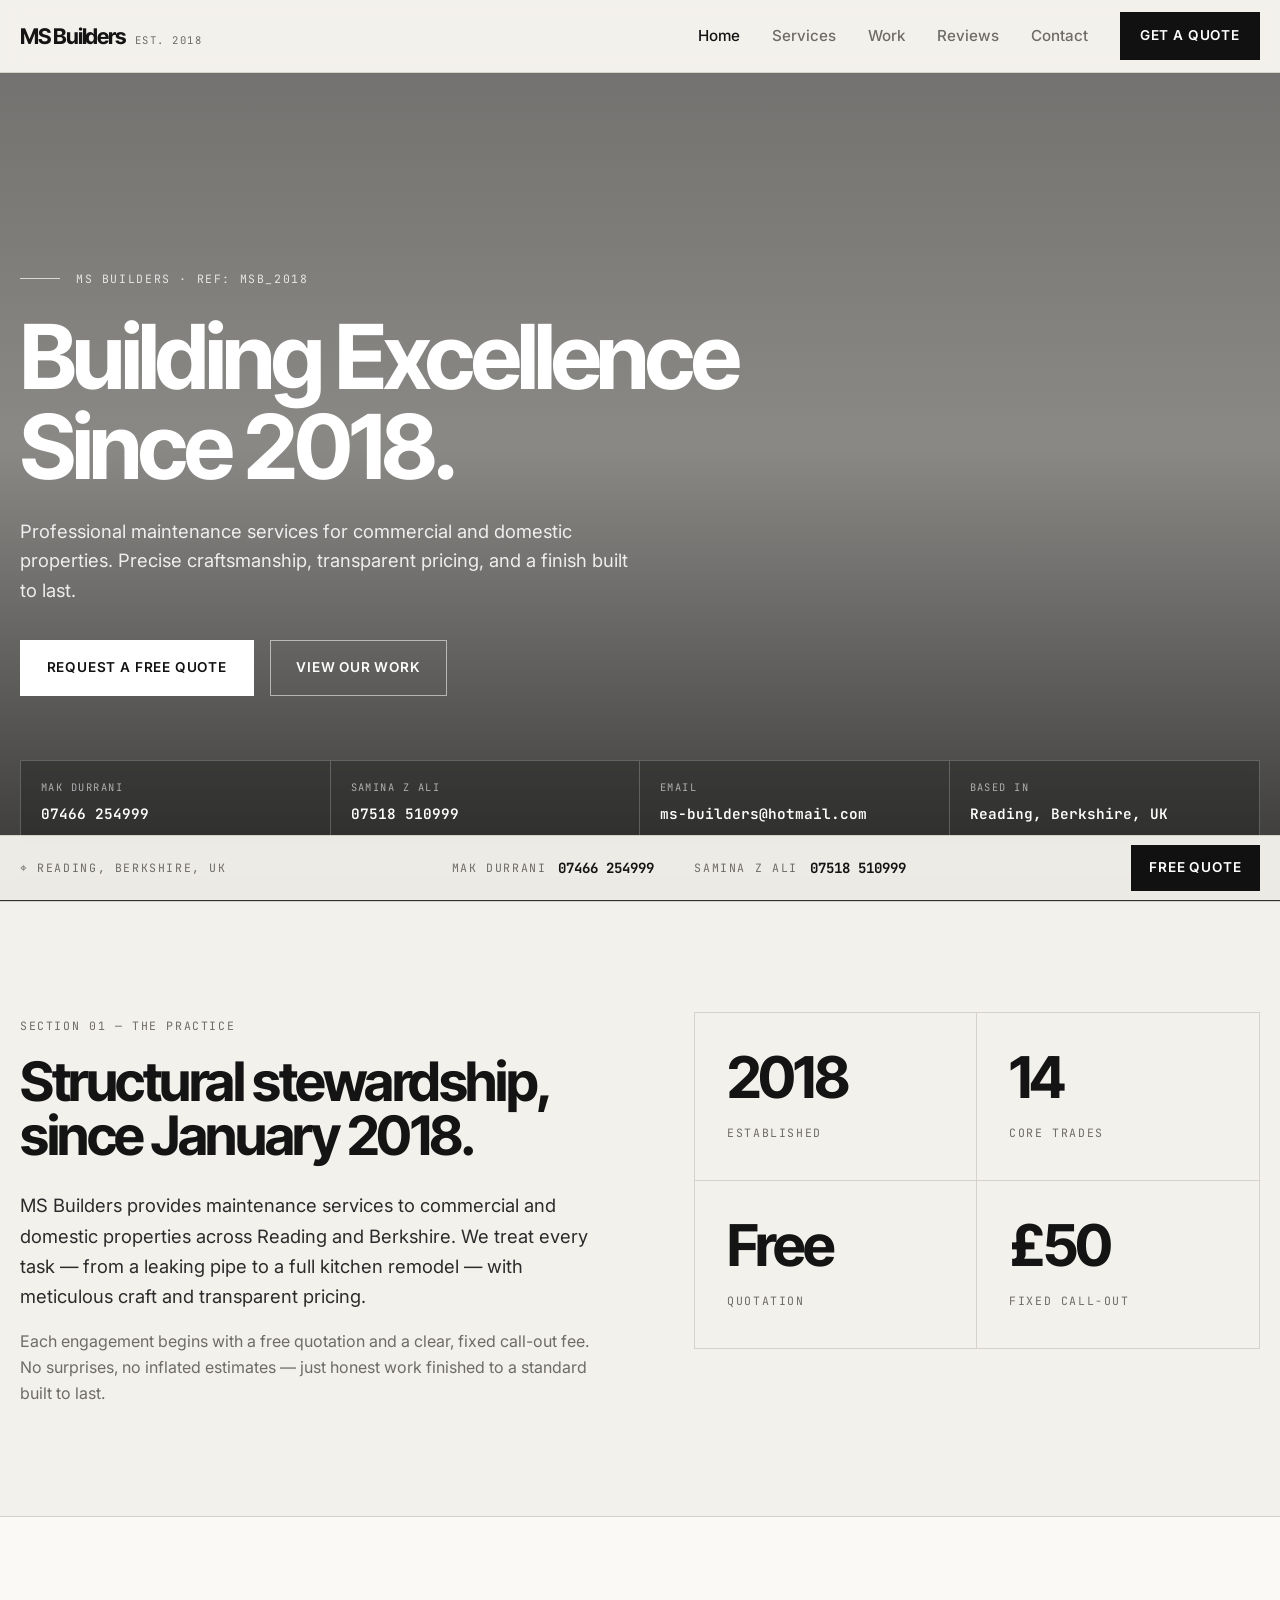
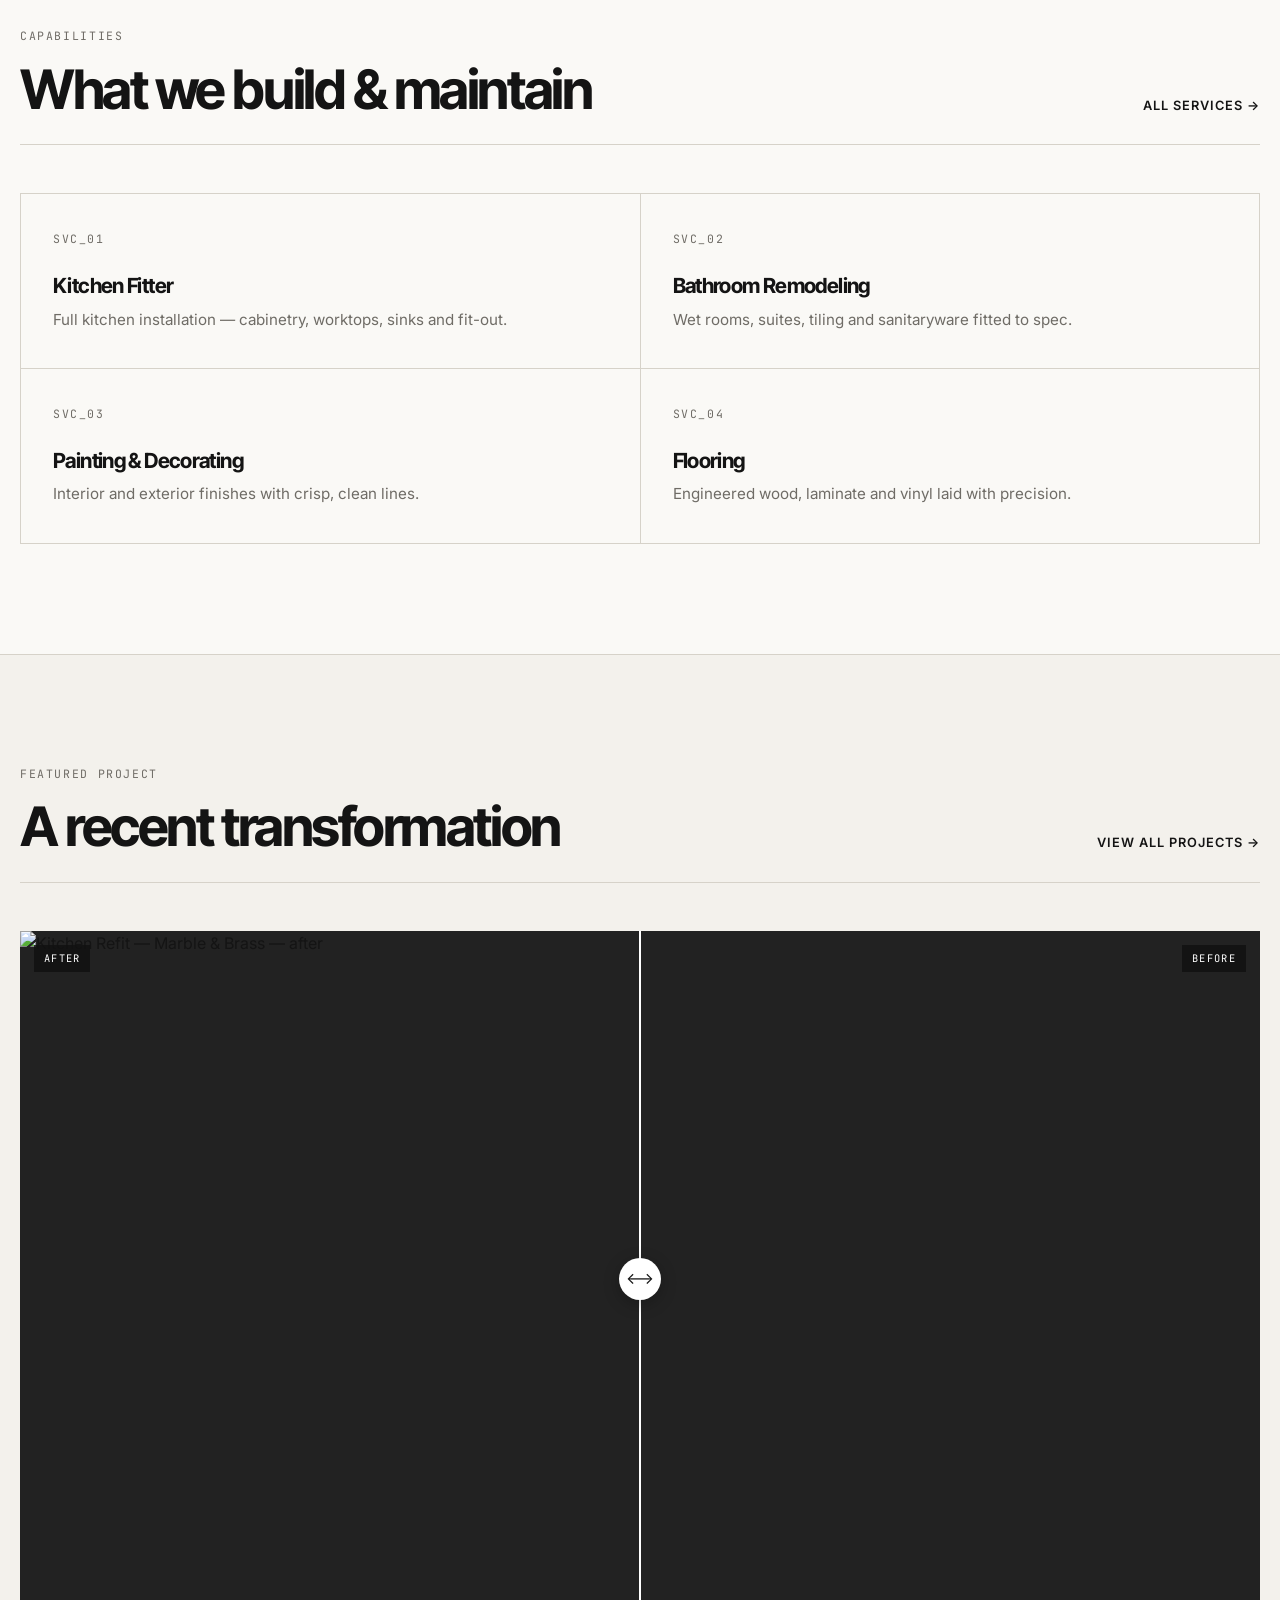
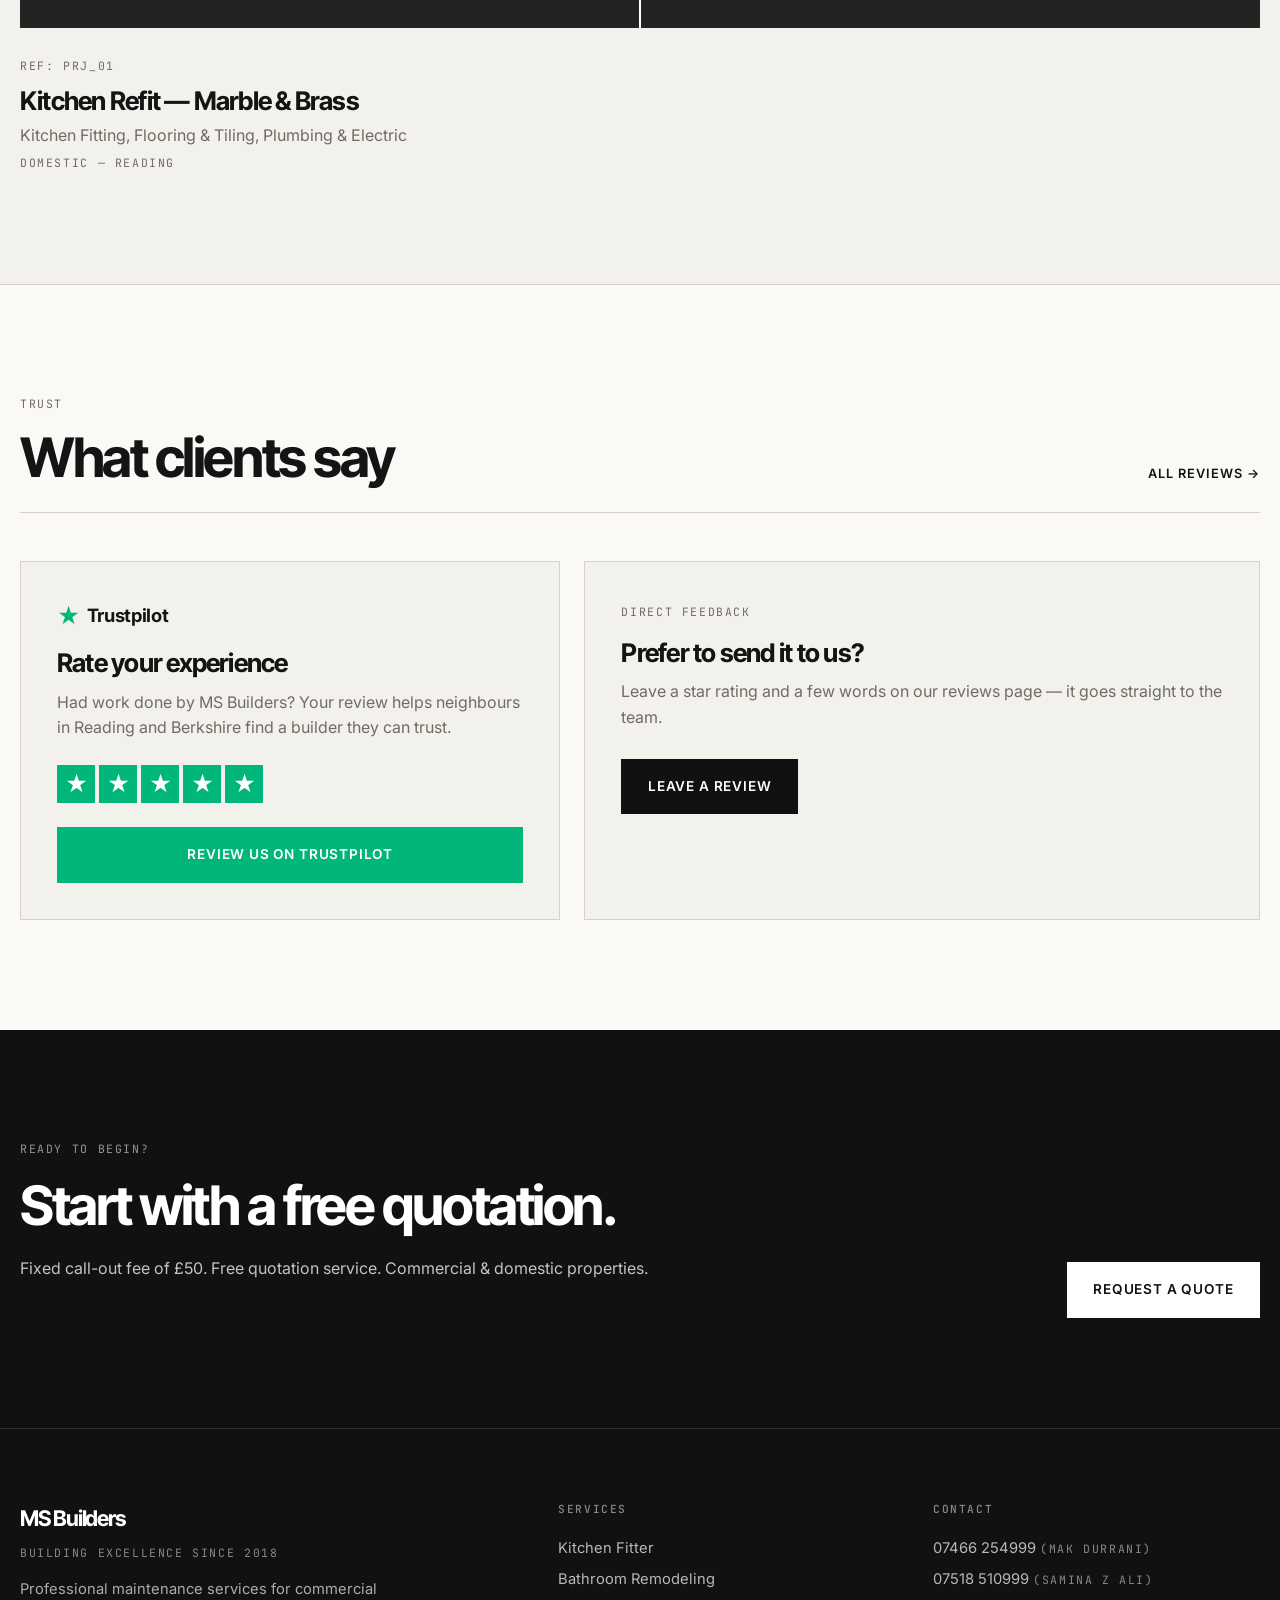
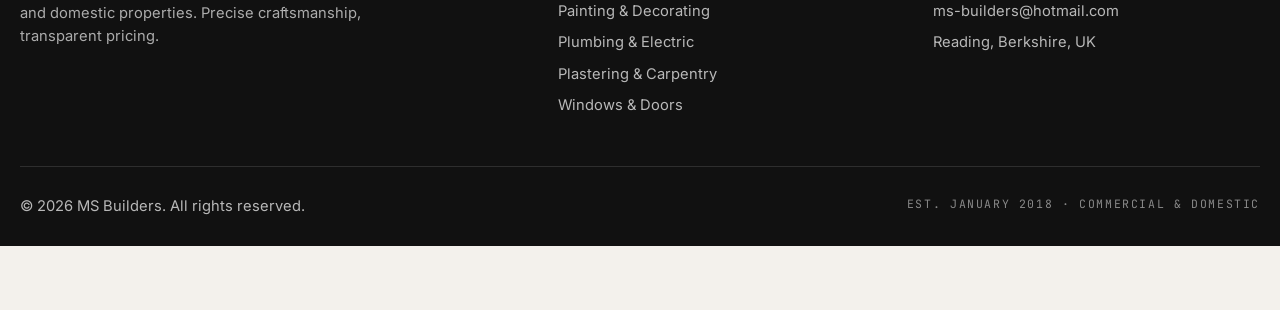
==== index.html @ 248d6843 "MS Builders website Co-Authored-By: Claude Opus 5.5 <noreply@anthropic.com>" ====
<!DOCTYPE html>
<html lang="en-GB">
<head>
  <meta charset="UTF-8" />
  <meta name="viewport" content="width=device-width, initial-scale=1.0" />
  <title>MS Builders — Building Excellence Since 2018 | Reading, Berkshire</title>
  <meta name="description" content="MS Builders provides maintenance services to commercial and domestic properties in Reading, Berkshire since January 2018. Free quotations, £50 call-out fee." />
  <link rel="preconnect" href="https://fonts.googleapis.com" />
  <link rel="preconnect" href="https://fonts.gstatic.com" crossorigin />
  <link href="https://fonts.googleapis.com/css2?family=Inter:wght@400;500;600&family=Inter+Tight:wght@600;700;800&family=JetBrains+Mono:wght@400;500;600&display=swap" rel="stylesheet" />
  <link rel="stylesheet" href="styles.css" />
</head>
<body data-page="home">
  <main>
    <section class="hero">
      <div class="hero-bg" style="background-image:url('https://media.base44.com/images/public/6a9a84ec029d33ee2e61888c/dcd0cdd30_generated_537422fd.jpg')"></div>
      <div class="container hero-inner">
        <div class="mono">MS Builders · Ref: MSB_2018</div>
        <h1>Building Excellence<br />Since 2018.</h1>
        <p>Professional maintenance services for commercial and domestic properties. Precise craftsmanship, transparent pricing, and a finish built to last.</p>
        <div class="hero-actions">
          <a href="contact.html" class="btn btn-light">Request a Free Quote</a>
          <a href="work.html" class="btn btn-ghost">View Our Work</a>
        </div>
        <div class="hero-contacts">
          <a href="tel:+447466254999"><div class="mono">MAK Durrani</div><strong>07466 254999</strong></a>
          <a href="tel:+447518510999"><div class="mono">Samina Z Ali</div><strong>07518 510999</strong></a>
          <a href="mailto:ms-builders@hotmail.com"><div class="mono">Email</div><strong>ms-builders@hotmail.com</strong></a>
          <div><div class="mono">Based in</div><strong>Reading, Berkshire, UK</strong></div>
        </div>
      </div>
    </section>

    <section class="section">
      <div class="container practice">
        <div class="reveal">
          <span class="mono">Section 01 — The Practice</span>
          <h2>Structural stewardship, since January 2018.</h2>
          <p class="lead">MS Builders provides maintenance services to commercial and domestic properties across Reading and Berkshire. We treat every task — from a leaking pipe to a full kitchen remodel — with meticulous craft and transparent pricing.</p>
          <p class="dim">Each engagement begins with a free quotation and a clear, fixed call-out fee. No surprises, no inflated estimates — just honest work finished to a standard built to last.</p>
        </div>
        <div class="stats reveal">
          <div><b>2018</b><span class="mono">Established</span></div>
          <div><b>14</b><span class="mono">Core trades</span></div>
          <div><b>Free</b><span class="mono">Quotation</span></div>
          <div><b>£50</b><span class="mono">Fixed call-out</span></div>
        </div>
      </div>
    </section>

    <section class="section alt">
      <div class="container">
        <div class="section-top">
          <div><span class="mono">Capabilities</span><h2>What we build &amp; maintain</h2></div>
          <a href="services.html" class="link-arrow">All services →</a>
        </div>
        <div class="grid-box" data-services="4"></div>
      </div>
    </section>

    <section class="section">
      <div class="container">
        <div class="section-top">
          <div><span class="mono">Featured project</span><h2>A recent transformation</h2></div>
          <a href="work.html" class="link-arrow">View all projects →</a>
        </div>
        <div data-projects="featured"></div>
      </div>
    </section>

    <section class="section alt">
      <div class="container">
        <div class="section-top">
          <div><span class="mono">Trust</span><h2>What clients say</h2></div>
          <a href="reviews.html" class="link-arrow">All reviews →</a>
        </div>
        <div class="reviews-grid">
          <div class="card reveal">
            <div class="tp-brand"><i>★</i> Trustpilot</div>
            <h3>Rate your experience</h3>
            <p>Had work done by MS Builders? Your review helps neighbours in Reading and Berkshire find a builder they can trust.</p>
            <div class="tp-stars" aria-hidden="true"><span>★</span><span>★</span><span>★</span><span>★</span><span>★</span></div>
            <div class="tp-actions">
              <a data-trustpilot class="btn btn-tp">Review us on Trustpilot</a>
            </div>
          </div>
          <div class="card reveal">
            <span class="mono">Direct feedback</span>
            <h3>Prefer to send it to us?</h3>
            <p>Leave a star rating and a few words on our reviews page — it goes straight to the team.</p>
            <div style="margin-top:1.75rem"><a href="reviews.html#leave" class="btn btn-dark">Leave a review</a></div>
          </div>
        </div>
      </div>
    </section>

    <section class="cta">
      <div class="container cta-inner">
        <div>
          <span class="mono">Ready to begin?</span>
          <h2>Start with a free quotation.</h2>
          <p>Fixed call-out fee of £50. Free quotation service. Commercial &amp; domestic properties.</p>
        </div>
        <a href="contact.html" class="btn btn-light">Request a Quote</a>
      </div>
    </section>
  </main>
  <script src="script.js"></script>
</body>
</html>
---- styles.css ----
:root {
  --bg: #f3f1ec;
  --bg-2: #ebe8e1;
  --paper: #faf9f6;
  --ink: #141414;
  --ink-2: #2b2b2b;
  --muted: #6f6c66;
  --line: #d6d2c9;
  --dark: #111111;
  --accent: #c2410c;
  --tp: #00b67a;
  --head: "Inter Tight", "Inter", system-ui, sans-serif;
  --body: "Inter", system-ui, sans-serif;
  --mono: "JetBrains Mono", ui-monospace, Menlo, monospace;
}

* { box-sizing: border-box; margin: 0; padding: 0; }
html { scroll-behavior: smooth; }
body { font-family: var(--body); background: var(--bg); color: var(--ink); line-height: 1.6; padding-bottom: 64px; -webkit-font-smoothing: antialiased; }
img { display: block; max-width: 100%; }
a { color: inherit; text-decoration: none; }
.container { width: min(1240px, 100% - 32px); margin-inline: auto; }

h1, h2, h3 { font-family: var(--head); font-weight: 700; letter-spacing: -0.045em; line-height: 1; color: var(--ink); }
h1 { font-size: clamp(2.8rem, 7vw, 5.6rem); }
h2 { font-size: clamp(2rem, 4.4vw, 3.4rem); }
h3 { font-size: 1.3rem; letter-spacing: -0.03em; line-height: 1.15; }
p { color: var(--ink-2); }

.mono { font-family: var(--mono); font-size: .72rem; letter-spacing: .14em; text-transform: uppercase; color: var(--muted); }
.lead { font-size: 1.15rem; line-height: 1.65; }
.dim { color: var(--muted); }

/* Buttons */
.btn { display: inline-flex; align-items: center; justify-content: center; gap: .6rem; padding: 1rem 1.6rem; font-family: var(--body); font-weight: 600; font-size: .85rem; letter-spacing: .06em; text-transform: uppercase; border: 1px solid var(--dark); cursor: pointer; transition: background .2s, color .2s; }
.btn-dark { background: var(--dark); color: #fff; }
.btn-dark:hover { background: #333; }
.btn-light { background: #fff; color: var(--dark); border-color: #fff; }
.btn-light:hover { background: var(--bg); }
.btn-ghost { background: transparent; color: #fff; border-color: rgba(255,255,255,.55); }
.btn-ghost:hover { background: rgba(255,255,255,.12); }
.btn-tp { background: var(--tp); border-color: var(--tp); color: #fff; }
.btn-tp:hover { background: #009966; }
.link-arrow { font-weight: 600; font-size: .8rem; letter-spacing: .08em; text-transform: uppercase; white-space: nowrap; }
.link-arrow:hover { text-decoration: underline; text-underline-offset: 4px; }

/* Header */
.header { position: sticky; top: 0; z-index: 50; background: rgba(243,241,236,.92); backdrop-filter: blur(10px); border-bottom: 1px solid var(--line); }
.header-inner { display: flex; align-items: center; justify-content: space-between; height: 72px; gap: 1rem; }
.logo { display: flex; align-items: baseline; gap: .6rem; }
.logo b { font-family: var(--head); font-size: 1.35rem; letter-spacing: -0.05em; }
.logo span { font-family: var(--mono); font-size: .66rem; letter-spacing: .14em; color: var(--muted); text-transform: uppercase; }
.nav { display: flex; align-items: center; gap: 2rem; }
.nav a:not(.btn) { color: var(--muted); font-size: .95rem; font-weight: 500; transition: color .2s; }
.nav a:not(.btn):hover, .nav a.active { color: var(--ink); }
.nav .btn { padding: .75rem 1.2rem; }
.nav-toggle { display: none; background: none; border: 0; cursor: pointer; padding: 8px; }
.nav-toggle span { display: block; width: 24px; height: 2px; background: var(--ink); margin: 5px 0; transition: .25s; }

/* Hero */
.hero { position: relative; min-height: min(calc(100vh - 72px), 920px); display: flex; align-items: flex-end; color: #fff; overflow: hidden; }
.hero-bg { position: absolute; inset: 0; background-size: cover; background-position: center; transform: scale(1.03); }
.hero::before { content: ""; position: absolute; inset: 0; z-index: 1; background: linear-gradient(180deg, rgba(10,10,10,.55) 0%, rgba(10,10,10,.45) 45%, rgba(10,10,10,.82) 100%); }
.hero-inner { position: relative; z-index: 2; padding: 120px 0 56px; }
.hero .mono { color: rgba(255,255,255,.8); display: flex; align-items: center; gap: 1rem; margin-bottom: 1.5rem; }
.hero .mono::before { content: ""; width: 40px; height: 1px; background: rgba(255,255,255,.7); }
.hero h1 { color: #fff; max-width: 900px; }
.hero p { color: rgba(255,255,255,.88); max-width: 620px; margin: 1.6rem 0 2.2rem; font-size: 1.15rem; }
.hero-actions { display: flex; gap: 1rem; flex-wrap: wrap; }
.hero-contacts { display: grid; grid-template-columns: repeat(4, 1fr); margin-top: 4rem; border: 1px solid rgba(255,255,255,.22); background: rgba(20,20,20,.35); backdrop-filter: blur(6px); }
.hero-contacts > a, .hero-contacts > div { padding: 1.1rem 1.25rem; border-right: 1px solid rgba(255,255,255,.22); }
.hero-contacts > :last-child { border-right: 0; }
.hero-contacts .mono { margin: 0 0 .35rem; color: rgba(255,255,255,.6); font-size: .65rem; }
.hero-contacts .mono::before { display: none; }
.hero-contacts strong { font-family: var(--mono); font-size: .9rem; font-weight: 600; word-break: break-word; }
.hero-contacts a:hover strong { text-decoration: underline; }

/* Sections */
.section { padding: 110px 0; border-top: 1px solid var(--line); }
.section.alt { background: var(--paper); }
.section-top { display: flex; align-items: flex-end; justify-content: space-between; gap: 2rem; padding-bottom: 1.75rem; margin-bottom: 3rem; border-bottom: 1px solid var(--line); }
.section-top .mono { display: block; margin-bottom: 1rem; }
.page-head { padding: 96px 0 56px; }
.page-head .mono { display: block; margin-bottom: 1.25rem; }
.page-head p { max-width: 640px; margin-top: 1.5rem; }

/* Practice */
.practice { display: grid; grid-template-columns: 1.05fr 1fr; gap: 5rem; align-items: start; }
.practice h2 { margin: 1rem 0 1.75rem; }
.practice p + p { margin-top: 1.1rem; }
.stats { display: grid; grid-template-columns: 1fr 1fr; border: 1px solid var(--line); }
.stats div { padding: 2.25rem 2rem; border-right: 1px solid var(--line); border-bottom: 1px solid var(--line); }
.stats div:nth-child(2n) { border-right: 0; }
.stats div:nth-last-child(-n+2) { border-bottom: 0; }
.stats b { display: block; font-family: var(--head); font-size: clamp(2.6rem, 5vw, 3.6rem); letter-spacing: -0.05em; line-height: 1; margin-bottom: .75rem; }

/* Services grid */
.grid-box { display: grid; grid-template-columns: repeat(2, 1fr); border-top: 1px solid var(--line); border-left: 1px solid var(--line); }
.grid-box.three { grid-template-columns: repeat(3, 1fr); }
.svc { padding: 2.25rem 2rem; border-right: 1px solid var(--line); border-bottom: 1px solid var(--line); background: transparent; transition: background .25s; }
.svc:hover { background: var(--paper); }
.section.alt .svc:hover { background: var(--bg); }
.svc .mono { display: block; margin-bottom: 1.6rem; }
.svc h3 { margin-bottom: .6rem; }
.svc p { color: var(--muted); font-size: .95rem; }

/* Before / after */
.ba { position: relative; aspect-ratio: 16 / 9; overflow: hidden; user-select: none; touch-action: none; cursor: ew-resize; background: #222; }
.ba img { position: absolute; inset: 0; width: 100%; height: 100%; object-fit: cover; pointer-events: none; }
.ba .ba-before { clip-path: inset(0 0 0 50%); filter: grayscale(1) contrast(1.05); }
.ba-line { position: absolute; top: 0; bottom: 0; left: 50%; width: 2px; background: #fff; transform: translateX(-1px); pointer-events: none; }
.ba-line::after { content: "⟷"; position: absolute; top: 50%; left: 50%; transform: translate(-50%, -50%); width: 42px; height: 42px; border-radius: 50%; background: #fff; color: var(--ink); display: grid; place-items: center; font-size: 1rem; box-shadow: 0 4px 16px rgba(0,0,0,.25); }
.ba-tag { position: absolute; top: 14px; z-index: 2; font-family: var(--mono); font-size: .65rem; letter-spacing: .14em; padding: .35rem .6rem; background: rgba(17,17,17,.82); color: #fff; pointer-events: none; }
.ba-tag.after { left: 14px; }
.ba-tag.before { right: 14px; }
.project { margin-bottom: 4.5rem; }
.project-meta { display: grid; grid-template-columns: 1.4fr 1fr 1fr 1.6fr; gap: 2rem; padding: 1.75rem 0; border-bottom: 1px solid var(--line); align-items: start; }
.project-meta h3 { font-size: 1.5rem; margin-top: .5rem; }
.project-meta .mono { display: block; margin-bottom: .4rem; }
.project-meta p { font-size: .95rem; }
.project-simple { padding-top: 1.5rem; }
.project-simple h3 { font-size: 1.6rem; margin: .5rem 0 .5rem; }

/* Reviews */
.reviews-grid { display: grid; grid-template-columns: 1fr 1.25fr; gap: 1.5rem; }
.card { background: var(--paper); border: 1px solid var(--line); padding: 2.25rem; }
.section.alt .card { background: var(--bg); }
.card h3 { font-size: 1.6rem; margin: .9rem 0 .75rem; }
.card > p { color: var(--muted); }
.tp-brand { display: flex; align-items: center; gap: .45rem; font-weight: 700; font-size: 1.15rem; letter-spacing: -0.02em; }
.tp-brand i { color: var(--tp); font-style: normal; font-size: 1.4rem; }
.tp-stars { display: flex; gap: 4px; margin: 1.5rem 0; }
.tp-stars span { width: 38px; height: 38px; background: var(--tp); color: #fff; display: grid; place-items: center; font-size: 1.4rem; }
.tp-actions { display: grid; gap: .75rem; }
.star-input { display: flex; gap: 2px; }
.star-input button { background: none; border: 0; font-size: 2rem; color: #c9c5bc; cursor: pointer; line-height: 1; transition: color .15s, transform .15s; }
.star-input button.on { color: var(--ink); }
.star-input button:hover { transform: scale(1.12); }

/* Forms */
form { display: grid; gap: 1.25rem; }
.field { display: grid; gap: .5rem; }
.field label { font-family: var(--mono); font-size: .68rem; letter-spacing: .14em; text-transform: uppercase; color: var(--muted); }
.row-2 { display: grid; grid-template-columns: 1fr 1fr; gap: 1.25rem; }
input, select, textarea { width: 100%; padding: .95rem 1rem; background: var(--bg-2); border: 1px solid var(--line); border-radius: 0; font: inherit; font-size: 1rem; color: var(--ink); appearance: none; }
select { background-image: linear-gradient(45deg, transparent 50%, var(--ink) 50%), linear-gradient(135deg, var(--ink) 50%, transparent 50%); background-position: calc(100% - 20px) 50%, calc(100% - 15px) 50%; background-size: 5px 5px; background-repeat: no-repeat; }
input:focus, select:focus, textarea:focus { outline: none; border-color: var(--ink); background: #fff; }
textarea { resize: vertical; min-height: 140px; }
.form-note { font-size: .85rem; color: var(--muted); }

/* Contact page */
.contact-grid { display: grid; grid-template-columns: 1.4fr 1fr; gap: 4rem; align-items: start; }
.contact-intro { display: grid; grid-template-columns: 1fr 1fr; gap: 3rem; align-items: end; padding-bottom: 2.5rem; border-bottom: 1px solid var(--line); margin-bottom: 3rem; }
.contact-intro p b { font-family: var(--mono); }
.side-block { border: 1px solid var(--line); margin-bottom: 1.5rem; }
.side-block > .mono { display: block; padding: 1rem 1.25rem; border-bottom: 1px solid var(--line); }
.side-row { display: flex; justify-content: space-between; align-items: center; gap: 1rem; padding: 1rem 1.25rem; border-bottom: 1px solid var(--line); }
.side-row:last-child { border-bottom: 0; }
.side-row .mono { font-size: .64rem; }
.side-row strong { font-weight: 600; text-align: right; word-break: break-word; }
.side-row a strong:hover { text-decoration: underline; }
.bank { background: var(--dark); color: #fff; border-color: var(--dark); }
.bank .mono { color: rgba(255,255,255,.55); }
.bank > .mono { display: flex; justify-content: space-between; border-color: rgba(255,255,255,.15); }
.bank .side-row { border-color: rgba(255,255,255,.15); }
.bank strong { font-family: var(--mono); font-size: 1rem; }
.copy { background: transparent; color: rgba(255,255,255,.75); border: 1px solid rgba(255,255,255,.3); font-family: var(--mono); font-size: .6rem; letter-spacing: .12em; padding: .3rem .5rem; margin-left: .6rem; cursor: pointer; text-transform: uppercase; }
.copy:hover { background: #fff; color: var(--ink); }
.bank-note { padding: 1rem 1.25rem; font-size: .82rem; color: rgba(255,255,255,.7); border-top: 1px solid rgba(255,255,255,.15); }

/* CTA band */
.cta { background: var(--dark); color: #fff; padding: 110px 0; }
.cta .mono { color: rgba(255,255,255,.55); display: block; margin-bottom: 1.25rem; }
.cta h2 { color: #fff; max-width: 760px; }
.cta p { color: rgba(255,255,255,.75); margin: 1.5rem 0 2.25rem; }
.cta-inner { display: flex; justify-content: space-between; align-items: flex-end; gap: 2rem; flex-wrap: wrap; }

/* Footer */
.footer { background: var(--dark); color: rgba(255,255,255,.7); border-top: 1px solid rgba(255,255,255,.12); padding: 72px 0 28px; font-size: .92rem; }
.footer-grid { display: grid; grid-template-columns: 1.5fr 1fr 1fr; gap: 3rem; padding-bottom: 3rem; }
.footer .logo b { color: #fff; }
.footer .mono { color: rgba(255,255,255,.5); }
.footer h4 { font-family: var(--mono); font-weight: 500; font-size: .7rem; letter-spacing: .14em; color: rgba(255,255,255,.5); margin-bottom: 1.1rem; }
.footer ul { list-style: none; display: grid; gap: .5rem; }
.footer a:hover { color: #fff; }
.footer p { color: rgba(255,255,255,.65); margin-top: 1rem; max-width: 360px; }
.footer-bottom { display: flex; justify-content: space-between; flex-wrap: wrap; gap: 1rem; padding-top: 1.75rem; border-top: 1px solid rgba(255,255,255,.12); }

/* Fixed contact bar */
.contact-bar { position: fixed; left: 0; right: 0; bottom: 0; z-index: 60; background: rgba(243,241,236,.97); backdrop-filter: blur(8px); border-top: 1px solid var(--line); }
.contact-bar .container { display: flex; align-items: center; justify-content: space-between; gap: 1.5rem; height: 64px; }
.bar-loc { display: flex; align-items: center; gap: .6rem; }
.bar-people { display: flex; gap: 2.5rem; }
.bar-people a { display: flex; align-items: center; gap: .75rem; }
.bar-people b { font-family: var(--mono); font-size: .88rem; }
.bar-people a:hover b { text-decoration: underline; }
.contact-bar .btn { padding: .7rem 1.1rem; }

.toast { position: fixed; left: 50%; bottom: 84px; transform: translate(-50%, 40px); opacity: 0; background: var(--dark); color: #fff; padding: .8rem 1.25rem; font-family: var(--mono); font-size: .78rem; letter-spacing: .06em; transition: .3s; z-index: 80; pointer-events: none; }
.toast.show { transform: translate(-50%, 0); opacity: 1; }

.reveal { opacity: 0; transform: translateY(20px); transition: opacity .7s ease, transform .7s ease; }
.reveal.visible { opacity: 1; transform: none; }

/* Responsive */
@media (max-width: 1024px) {
  .practice, .contact-grid, .reviews-grid, .contact-intro { grid-template-columns: 1fr; gap: 3rem; }
  .grid-box.three { grid-template-columns: repeat(2, 1fr); }
  .project-meta { grid-template-columns: 1fr 1fr; }
  .footer-grid { grid-template-columns: 1fr 1fr; }
  .bar-loc { display: none; }
}
@media (max-width: 860px) {
  .nav-toggle { display: block; }
  .nav { position: absolute; top: 72px; left: 0; right: 0; flex-direction: column; align-items: stretch; gap: 0; background: var(--bg); border-bottom: 1px solid var(--line); padding: .5rem 16px 1.25rem; display: none; }
  .nav.open { display: flex; }
  .nav a:not(.btn) { padding: .9rem 0; border-bottom: 1px solid var(--line); color: var(--ink); }
  .nav .btn { margin-top: 1rem; }
  .nav-toggle[aria-expanded="true"] span:nth-child(1) { transform: translateY(7px) rotate(45deg); }
  .nav-toggle[aria-expanded="true"] span:nth-child(2) { opacity: 0; }
  .nav-toggle[aria-expanded="true"] span:nth-child(3) { transform: translateY(-7px) rotate(-45deg); }
  .hero-contacts { grid-template-columns: 1fr 1fr; }
  .hero-contacts > :nth-child(2) { border-right: 0; }
  .hero-contacts > :nth-child(-n+2) { border-bottom: 1px solid rgba(255,255,255,.22); }
  .contact-bar .btn { display: none; }
}
@media (max-width: 640px) {
  .section { padding: 72px 0; }
  .page-head { padding: 64px 0 40px; }
  .grid-box, .grid-box.three, .row-2, .project-meta, .footer-grid { grid-template-columns: 1fr; }
  .section-top { flex-direction: column; align-items: flex-start; }
  .stats div { padding: 1.5rem 1.25rem; }
  .ba { aspect-ratio: 4 / 3; }
  .card { padding: 1.5rem; }
  .bar-people { gap: 1.25rem; width: 100%; justify-content: space-between; }
  .bar-people .mono { display: none; }
  .hero-inner { padding-top: 80px; }
}
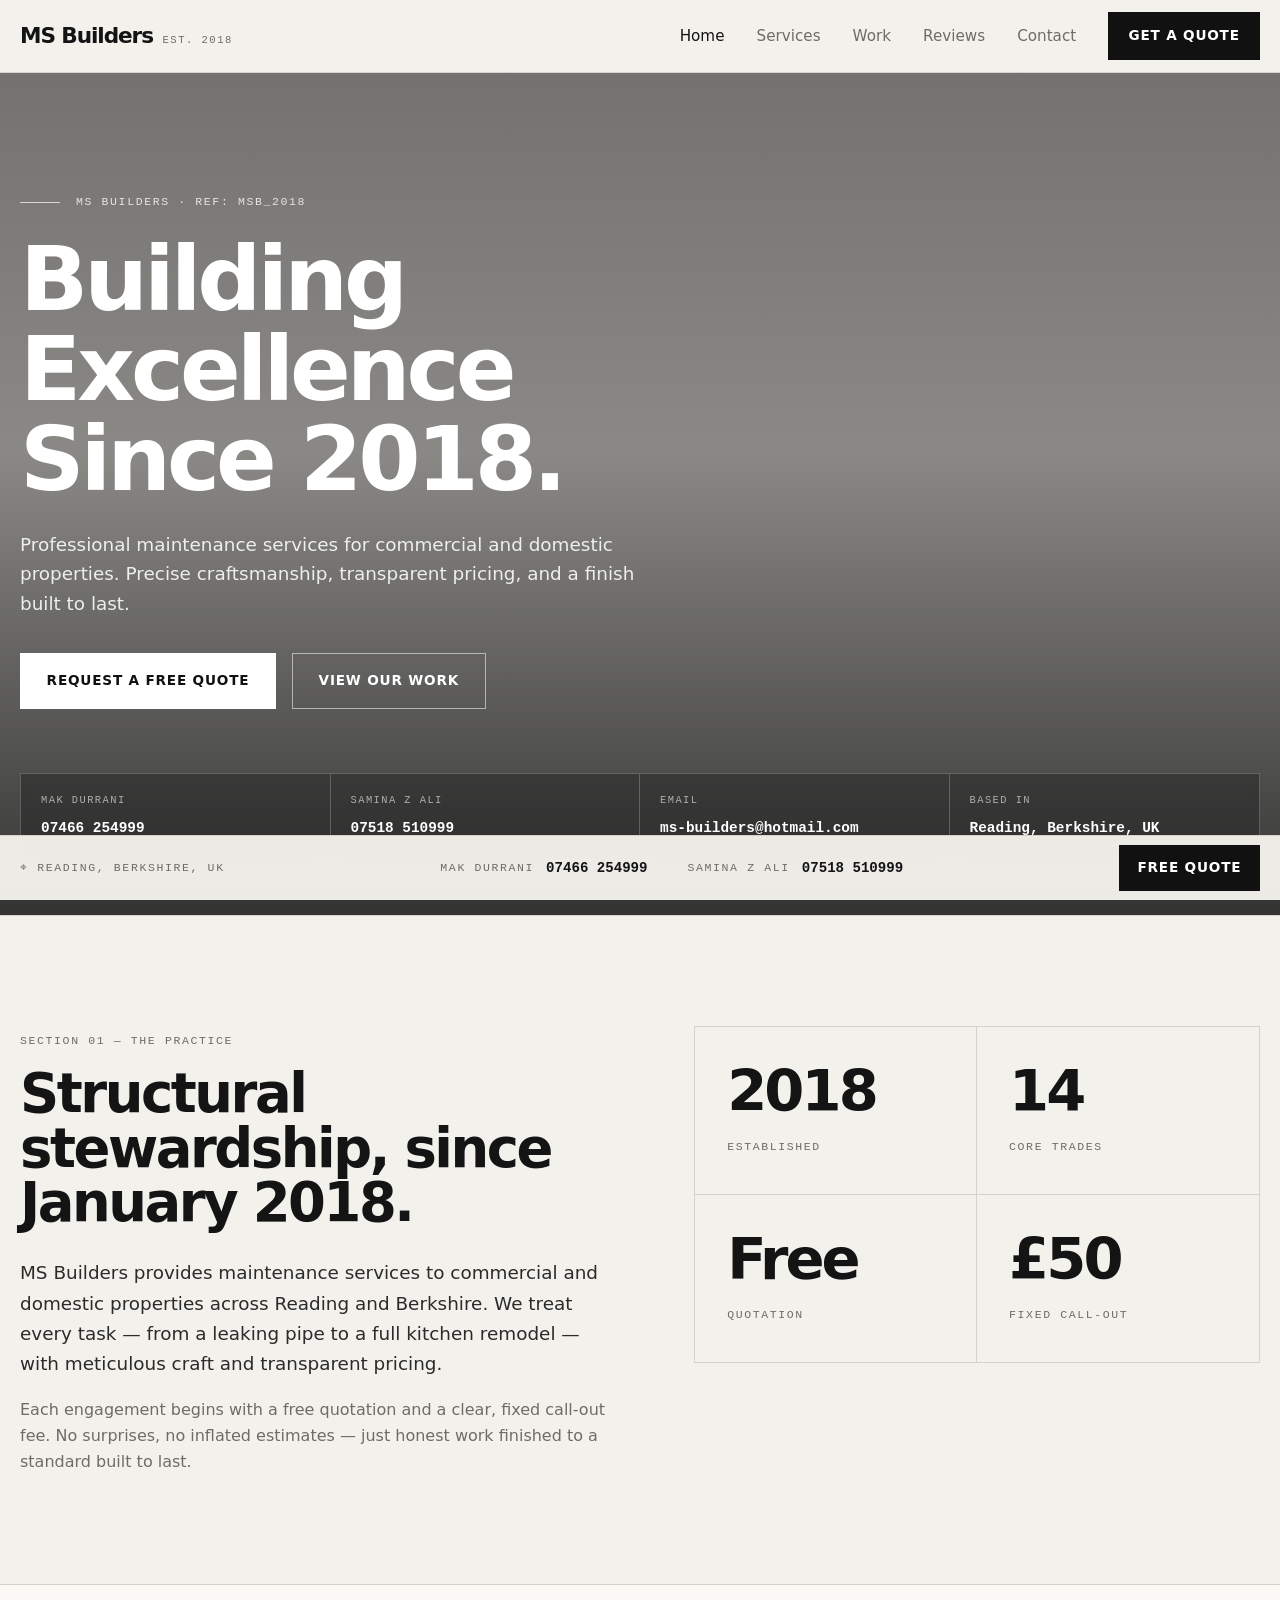
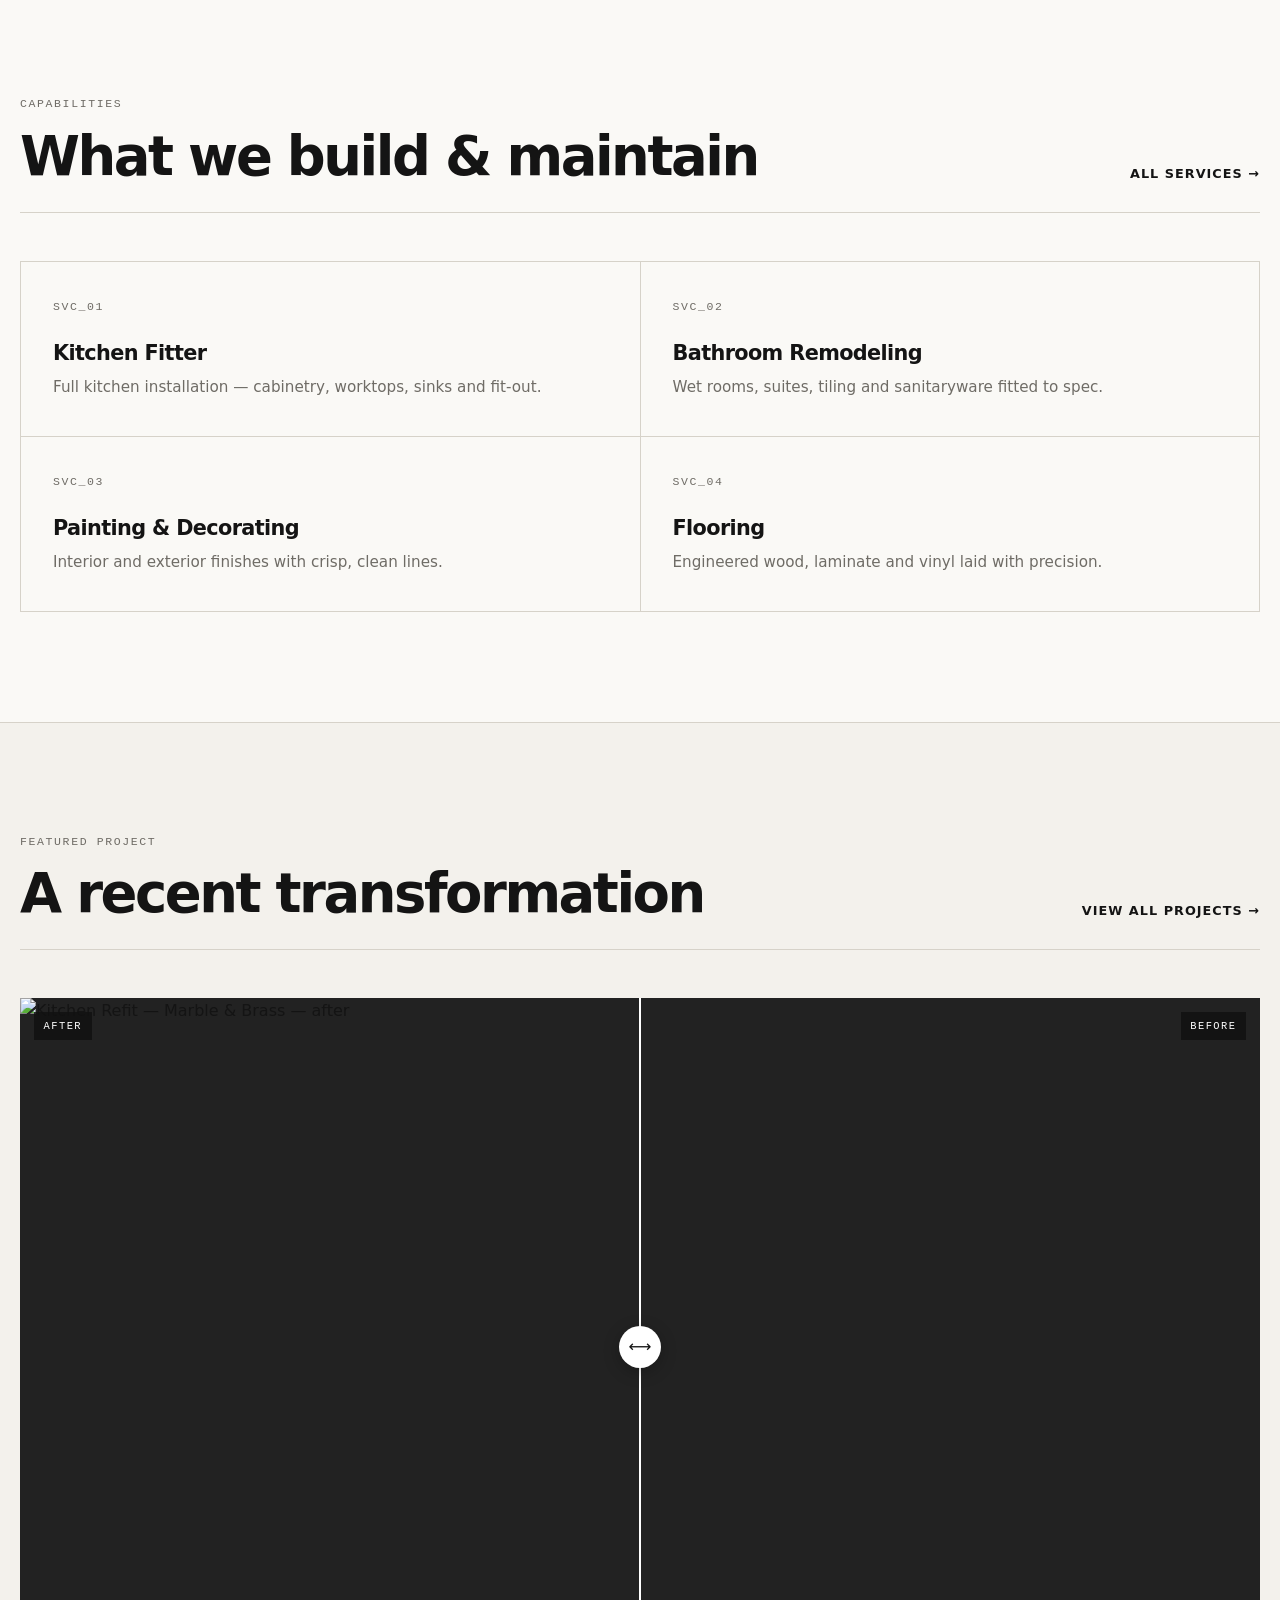
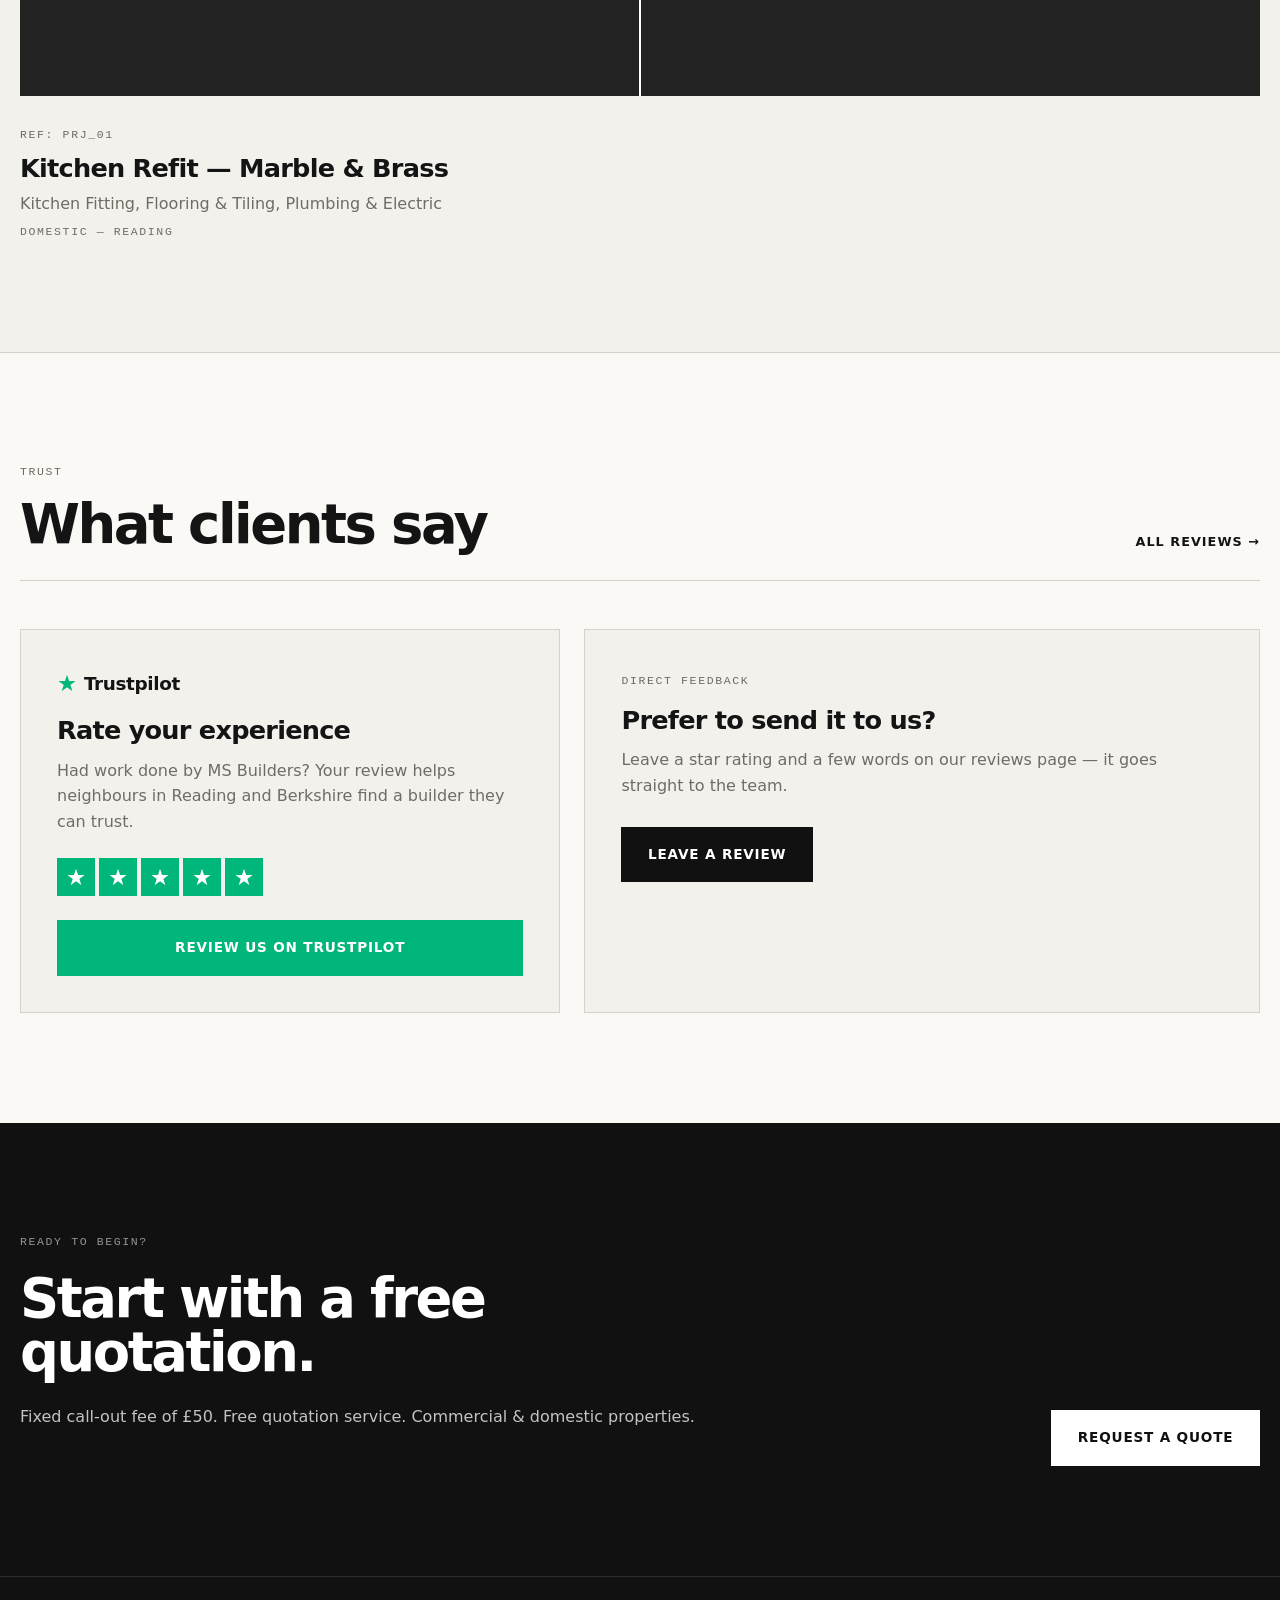
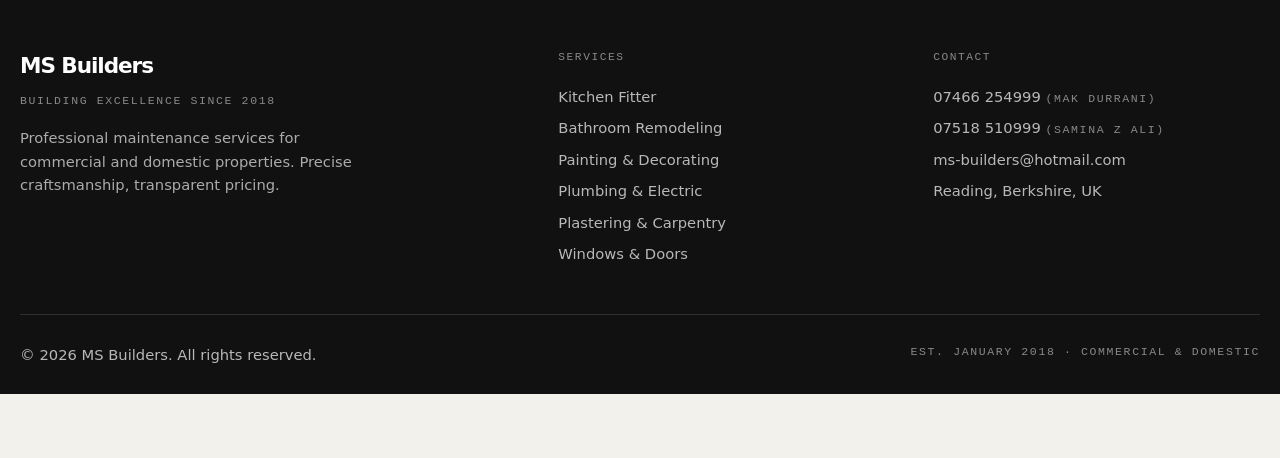
==== commit 1dc81272: "Security hardening: CSP, referrer policy, form rate limits and input validation Co-Authored-By: Clau" ====
--- a/index.html
+++ b/index.html
@@ -2,13 +2,15 @@
 <html lang="en-GB">
 <head>
   <meta charset="UTF-8" />
+  <meta http-equiv="Content-Security-Policy" content="default-src 'self'; script-src 'self'; style-src 'self' 'unsafe-inline' https://fonts.googleapis.com; font-src https://fonts.gstatic.com; img-src 'self' data: https://media.base44.com; connect-src https://formsubmit.co; form-action 'self' https://formsubmit.co; base-uri 'self'; object-src 'none'; upgrade-insecure-requests" />
+  <meta name="referrer" content="strict-origin-when-cross-origin" />
   <meta name="viewport" content="width=device-width, initial-scale=1.0" />
   <title>MS Builders — Building Excellence Since 2018 | Reading, Berkshire</title>
   <meta name="description" content="MS Builders provides maintenance services to commercial and domestic properties in Reading, Berkshire since January 2018. Free quotations, £50 call-out fee." />
   <link rel="preconnect" href="https://fonts.googleapis.com" />
   <link rel="preconnect" href="https://fonts.gstatic.com" crossorigin />
   <link href="https://fonts.googleapis.com/css2?family=Inter:wght@400;500;600&family=Inter+Tight:wght@600;700;800&family=JetBrains+Mono:wght@400;500;600&display=swap" rel="stylesheet" />
-  <link rel="stylesheet" href="styles.css" />
+  <link rel="stylesheet" href="styles.css?v=4" />
 </head>
 <body data-page="home">
   <main>
@@ -105,6 +107,6 @@
       </div>
     </section>
   </main>
-  <script src="script.js"></script>
+  <script src="script.js?v=4"></script>
 </body>
 </html>
--- a/styles.css
+++ b/styles.css
@@ -199,6 +199,18 @@
 .toast { position: fixed; left: 50%; bottom: 84px; transform: translate(-50%, 40px); opacity: 0; background: var(--dark); color: #fff; padding: .8rem 1.25rem; font-family: var(--mono); font-size: .78rem; letter-spacing: .06em; transition: .3s; z-index: 80; pointer-events: none; }
 .toast.show { transform: translate(-50%, 0); opacity: 1; }
 
+/* Success popup */
+.modal { position: fixed; inset: 0; z-index: 100; display: grid; place-items: center; padding: 16px; background: rgba(17,17,17,.55); backdrop-filter: blur(4px); opacity: 0; visibility: hidden; transition: opacity .25s, visibility .25s; }
+.modal.open { opacity: 1; visibility: visible; }
+.modal-box { width: min(460px, 100%); background: var(--paper); border: 1px solid var(--line); padding: 2.5rem 2rem 2rem; text-align: center; transform: translateY(16px) scale(.97); transition: transform .3s ease; }
+.modal.open .modal-box { transform: none; }
+.modal-check { width: 64px; height: 64px; margin: 0 auto 1.25rem; border-radius: 50%; background: var(--dark); color: #fff; display: grid; place-items: center; font-size: 1.8rem; }
+.modal-box h3 { font-size: 1.9rem; margin: .75rem 0 1rem; }
+.modal-box p { margin-bottom: .75rem; }
+.modal-box p.dim { font-size: .9rem; }
+.modal-box a { text-decoration: underline; text-underline-offset: 3px; }
+.modal-box .btn { margin-top: 1rem; min-width: 160px; }
+
 .reveal { opacity: 0; transform: translateY(20px); transition: opacity .7s ease, transform .7s ease; }
 .reveal.visible { opacity: 1; transform: none; }
 
